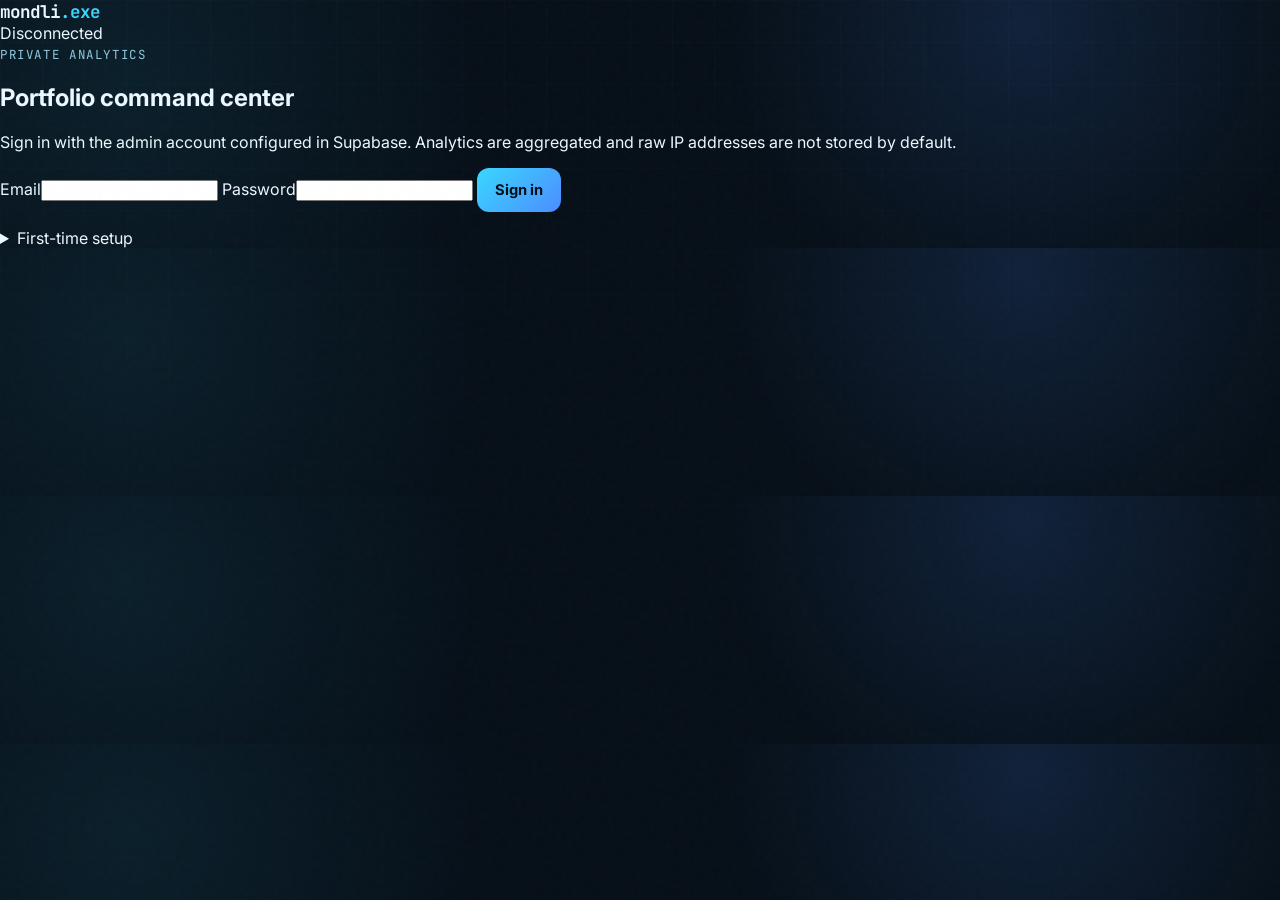
==== admin.html @ 628a6535 "Add portfolio analytics admin dashboard" ====
<!DOCTYPE html>
<html lang="en">
<head>
  <meta charset="UTF-8">
  <meta name="viewport" content="width=device-width, initial-scale=1.0">
  <meta name="robots" content="noindex,nofollow">
  <title>mondli.exe | Admin Analytics</title>
  <link rel="preconnect" href="https://fonts.googleapis.com">
  <link rel="preconnect" href="https://fonts.gstatic.com" crossorigin>
  <link href="https://fonts.googleapis.com/css2?family=Inter:wght@400;500;600;700;800&family=JetBrains+Mono:wght@400;500;600&display=swap" rel="stylesheet">
  <link rel="stylesheet" href="styles.css">
</head>
<body class="admin-body">
  <div class="noise"></div>
  <header class="admin-header">
    <a href="/" class="brand">mondli<span>.exe</span></a>
    <div class="admin-header-actions">
      <span id="admin-status" class="admin-status">Disconnected</span>
      <button id="logout-btn" class="admin-ghost-btn" hidden>Sign out</button>
    </div>
  </header>

  <main class="admin-shell">
    <section id="login-panel" class="admin-login-card">
      <span class="kicker">Private Analytics</span>
      <h1>Portfolio command center</h1>
      <p>Sign in with the admin account configured in Supabase. Analytics are aggregated and raw IP addresses are not stored by default.</p>
      <form id="login-form" class="admin-login-form">
        <label>Email<input id="email" type="email" autocomplete="email" required></label>
        <label>Password<input id="password" type="password" autocomplete="current-password" required></label>
        <button class="btn primary" type="submit">Sign in</button>
        <p id="login-message" class="admin-message"></p>
      </form>
      <details class="admin-setup-note">
        <summary>First-time setup</summary>
        <p>Add <code>SUPABASE_URL</code>, <code>SUPABASE_ANON_KEY</code>, and <code>SUPABASE_SERVICE_ROLE_KEY</code> to Netlify environment variables, then run <code>supabase-schema.sql</code> in Supabase SQL Editor.</p>
      </details>
    </section>

    <section id="dashboard" hidden>
      <div class="admin-title-row">
        <div>
          <span class="kicker">Analytics</span>
          <h1>Portfolio activity</h1>
        </div>
        <select id="range-select" class="admin-select">
          <option value="1">Last 24 hours</option>
          <option value="7" selected>Last 7 days</option>
          <option value="30">Last 30 days</option>
          <option value="3650">All time</option>
        </select>
      </div>

      <div class="admin-metrics">
        <article><span>Unique visitors</span><strong id="m-visitors">—</strong><small>sessions</small></article>
        <article><span>Page views</span><strong id="m-pageviews">—</strong><small>views</small></article>
        <article><span>Avg. active time</span><strong id="m-time">—</strong><small>per session</small></article>
        <article><span>Avg. scroll depth</span><strong id="m-scroll">—</strong><small>maximum reached</small></article>
      </div>

      <div class="admin-grid">
        <section class="admin-panel">
          <div class="admin-panel-head"><h2>Top pages</h2><span>Views</span></div>
          <div id="top-pages" class="admin-list"></div>
        </section>

        <section class="admin-panel">
          <div class="admin-panel-head"><h2>Traffic sources</h2><span>Sessions</span></div>
          <div id="sources" class="admin-list"></div>
        </section>

        <section class="admin-panel">
          <div class="admin-panel-head"><h2>Devices</h2><span>Sessions</span></div>
          <div id="devices" class="admin-list"></div>
        </section>

        <section class="admin-panel">
          <div class="admin-panel-head"><h2>Most clicked links</h2><span>Clicks</span></div>
          <div id="clicks" class="admin-list"></div>
        </section>
      </div>

      <section class="admin-panel admin-table-panel">
        <div class="admin-panel-head"><h2>Recent sessions</h2><span id="session-count"></span></div>
        <div class="admin-table-wrap">
          <table class="admin-table">
            <thead><tr><th>Time</th><th>Page</th><th>Source</th><th>Device</th><th>Active</th><th>Scroll</th></tr></thead>
            <tbody id="sessions-body"></tbody>
          </table>
        </div>
      </section>
    </section>
  </main>

  <script src="admin.js"></script>
</body>
</html>
---- styles.css ----
:root {
  --bg: #071019;
  --bg-soft: #0b1622;
  --panel: rgba(12, 29, 42, 0.78);
  --panel-solid: #0d1e2c;
  --line: rgba(140, 219, 255, 0.14);
  --text: #ecf8ff;
  --muted: #9db3c2;
  --cyan: #38d8ff;
  --blue: #4d8dff;
  --violet: #8b5cff;
  --green: #4ff2bd;
  --shadow: 0 28px 70px rgba(0,0,0,.35);
}

* { box-sizing: border-box; }
html { scroll-behavior: smooth; }
body {
  margin: 0;
  font-family: 'Inter', sans-serif;
  background:
    radial-gradient(circle at 80% 10%, rgba(77, 141, 255, 0.14), transparent 28%),
    radial-gradient(circle at 10% 35%, rgba(56, 216, 255, 0.08), transparent 30%),
    var(--bg);
  color: var(--text);
  overflow-x: hidden;
}

body::before {
  content: '';
  position: fixed;
  inset: 0;
  pointer-events: none;
  background-image: linear-gradient(rgba(255,255,255,.018) 1px, transparent 1px), linear-gradient(90deg, rgba(255,255,255,.018) 1px, transparent 1px);
  background-size: 42px 42px;
  mask-image: linear-gradient(to bottom, rgba(0,0,0,.8), transparent 92%);
  z-index: -1;
}

.noise {
  position: fixed;
  inset: 0;
  opacity: .035;
  pointer-events: none;
  z-index: 1000;
  background-image: url("data:image/svg+xml,%3Csvg viewBox='0 0 180 180' xmlns='http://www.w3.org/2000/svg'%3E%3Cfilter id='n'%3E%3CfeTurbulence type='fractalNoise' baseFrequency='.85' numOctaves='4' stitchTiles='stitch'/%3E%3C/filter%3E%3Crect width='100%25' height='100%25' filter='url(%23n)' opacity='.5'/%3E%3C/svg%3E");
}

a { color: inherit; text-decoration: none; }
button { font: inherit; }

.site-header {
  position: fixed;
  top: 0;
  left: 0;
  width: 100%;
  z-index: 100;
  display: flex;
  align-items: center;
  justify-content: space-between;
  padding: 18px min(6vw, 84px);
  background: rgba(7, 16, 25, 0.72);
  backdrop-filter: blur(18px);
  border-bottom: 1px solid rgba(255,255,255,.06);
}

.brand { font-family: 'JetBrains Mono', monospace; font-weight: 700; letter-spacing: -1px; font-size: 1.1rem; }
.brand span { color: var(--cyan); }
.nav-links { display: flex; align-items: center; gap: 26px; font-size: .9rem; color: var(--muted); }
.nav-links a:hover { color: var(--text); }
.nav-cta { border: 1px solid var(--line); padding: 10px 15px; border-radius: 10px; }
.nav-toggle { display: none; background: transparent; border: 0; color: white; font-size: 1.5rem; }

.section { width: min(1180px, 88vw); margin: 0 auto; padding: 110px 0; }
.hero { min-height: 100vh; padding-top: 150px; display: grid; grid-template-columns: 1.08fr .92fr; gap: 70px; align-items: center; }
.eyebrow, .kicker { font-family: 'JetBrains Mono', monospace; text-transform: uppercase; letter-spacing: .13em; font-size: .78rem; color: #8fc8dd; }
.status-dot { display: inline-block; width: 8px; height: 8px; background: var(--green); border-radius: 50%; box-shadow: 0 0 14px var(--green); margin-right: 8px; }
.hero h1 { margin: 22px 0 24px; font-size: clamp(3rem, 6.6vw, 6.3rem); line-height: .98; letter-spacing: -.06em; max-width: 950px; }
.hero h1 span { background: linear-gradient(90deg, var(--cyan), #93e7ff, var(--violet)); -webkit-background-clip: text; color: transparent; }
.hero-subtitle { color: var(--muted); max-width: 760px; font-size: 1.05rem; line-height: 1.8; }
.hero-actions, .contact-actions { display: flex; gap: 14px; margin-top: 32px; flex-wrap: wrap; }
.btn { padding: 13px 18px; border-radius: 12px; border: 1px solid var(--line); font-weight: 700; font-size: .92rem; transition: .25s ease; }
.btn.primary { background: linear-gradient(135deg, var(--cyan), var(--blue)); color: #041019; border: 0; }
.btn.secondary { background: rgba(255,255,255,.035); }
.btn:hover { transform: translateY(-2px); box-shadow: 0 12px 28px rgba(56,216,255,.12); }
.hero-metrics { margin-top: 46px; display: grid; grid-template-columns: repeat(3, 1fr); border-top: 1px solid var(--line); padding-top: 22px; gap: 20px; }
.hero-metrics div { display: flex; flex-direction: column; gap: 5px; }
.hero-metrics strong { font-size: 1.15rem; }
.hero-metrics span { color: var(--muted); font-size: .8rem; }

.terminal-card { background: linear-gradient(180deg, rgba(13,30,44,.96), rgba(8,21,31,.96)); border: 1px solid rgba(115,215,255,.16); border-radius: 20px; box-shadow: var(--shadow); overflow: hidden; transform: rotate(1.3deg); }
.terminal-top { display: flex; justify-content: space-between; align-items: center; padding: 13px 16px; border-bottom: 1px solid rgba(255,255,255,.06); font-family: 'JetBrains Mono', monospace; font-size: .72rem; color: #6f8798; }
.dots { display: flex; gap: 7px; }
.dots span { width: 8px; height: 8px; border-radius: 50%; background: #274354; }
.terminal-body { padding: 28px; min-height: 370px; font-family: 'JetBrains Mono', monospace; font-size: .9rem; line-height: 1.7; }
.prompt { color: var(--green); }
.output { color: #8de5ff; margin: 4px 0 17px; }
.typed::after { content: '▌'; animation: blink .9s infinite; }
@keyframes blink { 50% { opacity: 0; } }

.split-section { display: grid; grid-template-columns: 1fr 1fr; gap: 70px; align-items: center; }
.section-copy h2, .section-heading h2, .contact-card h2, .command-center h2 { font-size: clamp(2.2rem, 4vw, 4.3rem); line-height: 1.04; letter-spacing: -.04em; margin: 12px 0 22px; }
.section-copy p, .section-heading p, .contact-card p, .command-center p { color: var(--muted); line-height: 1.8; }
.profile-grid { display: grid; grid-template-columns: repeat(2, 1fr); gap: 14px; }
.info-card, .cert-card { background: var(--panel); border: 1px solid var(--line); border-radius: 18px; padding: 22px; }
.info-card .icon { font-size: 1.6rem; color: var(--cyan); }
.info-card h3 { margin-bottom: 8px; }
.info-card p { color: var(--muted); margin: 0; line-height: 1.5; }

.section-heading { max-width: 760px; margin-bottom: 34px; }
.filters { display: flex; gap: 10px; flex-wrap: wrap; margin-bottom: 30px; }
.filter-btn { background: rgba(255,255,255,.03); border: 1px solid var(--line); color: var(--muted); padding: 10px 15px; border-radius: 999px; cursor: pointer; }
.filter-btn.active, .filter-btn:hover { color: #051018; background: var(--cyan); border-color: transparent; }
.project-grid { display: grid; grid-template-columns: repeat(2, minmax(0, 1fr)); gap: 18px; }
.project-card { position: relative; background: linear-gradient(180deg, rgba(13,31,45,.88), rgba(8,21,31,.92)); border: 1px solid var(--line); border-radius: 20px; padding: 26px; overflow: hidden; transition: .25s ease; }
.project-card::after { content:''; position:absolute; width:140px; height:140px; background: radial-gradient(circle, rgba(56,216,255,.14), transparent 70%); right:-40px; top:-40px; }
.project-card:hover { transform: translateY(-4px); border-color: rgba(56,216,255,.35); }
.project-number { font-family:'JetBrains Mono', monospace; color:#526c7a; font-size:.78rem; }
.project-tags { display:flex; gap:8px; flex-wrap:wrap; margin:16px 0 12px; }
.project-tags span { font-family:'JetBrains Mono', monospace; font-size:.67rem; color:#84dffa; border:1px solid rgba(56,216,255,.18); background:rgba(56,216,255,.055); border-radius:999px; padding:6px 8px; }
.project-card h3 { font-size:1.35rem; margin:6px 0 10px; }
.project-card p, .project-card li { color:var(--muted); line-height:1.65; font-size:.92rem; }
.project-card ul { padding-left:18px; }
.project-link, .expand-btn { display:inline-flex; margin-top:10px; color:var(--cyan); background:none; border:0; padding:0; font-weight:700; cursor:pointer; }
.case-study { max-height:0; overflow:hidden; transition:max-height .35s ease; border-top:1px solid transparent; }
.case-study.open { max-height:260px; margin-top:18px; padding-top:15px; border-color:var(--line); }
.hidden-project { display:none !important; }

.skills-wrap { display:grid; gap:24px; }
.skill-group h3 { margin-bottom:12px; }
.chip-grid { display:flex; flex-wrap:wrap; gap:10px; }
.chip-grid span { background:rgba(255,255,255,.035); border:1px solid var(--line); color:#c8dce7; padding:10px 12px; border-radius:10px; font-size:.86rem; }

.cert-grid { display:grid; grid-template-columns:repeat(3,1fr); gap:16px; }
.cert-card h3 { font-size:1.55rem; margin:12px 0 6px; }
.cert-card p { color:var(--muted); line-height:1.55; font-size:.9rem; }
.cert-state { font-family:'JetBrains Mono', monospace; font-size:.67rem; text-transform:uppercase; letter-spacing:.08em; color:var(--green); }
.cert-state.current { color:var(--cyan); }
.cert-state.future { color:#b895ff; }

.journey-section { position:relative; }
.timeline { position:relative; padding-left:30px; }
.timeline::before { content:''; position:absolute; left:5px; top:0; bottom:0; width:1px; background:linear-gradient(var(--cyan), transparent); }
.timeline-item { position:relative; padding:0 0 38px 20px; }
.timeline-item::before { content:''; position:absolute; left:-30px; top:6px; width:11px; height:11px; border-radius:50%; background:var(--cyan); box-shadow:0 0 18px rgba(56,216,255,.65); }
.timeline-item span { font-family:'JetBrains Mono', monospace; color:#7e9aaa; font-size:.76rem; }
.timeline-item h3 { margin:7px 0 8px; }
.timeline-item p { color:var(--muted); margin:0; max-width:760px; line-height:1.7; }

.command-center { display:grid; grid-template-columns:1.1fr .9fr; gap:50px; align-items:center; padding:50px; border-radius:24px; background:linear-gradient(135deg, rgba(56,216,255,.09), rgba(139,92,255,.08)); border:1px solid rgba(127,213,255,.18); }
.mission-list { display:grid; gap:12px; }
.mission-list div { display:flex; gap:14px; align-items:center; padding:14px 16px; border:1px solid var(--line); background:rgba(255,255,255,.025); border-radius:12px; color:#d7e8f0; }
.mission-list span { color:var(--cyan); font-family:'JetBrains Mono', monospace; font-size:.74rem; }

.contact-section { padding-bottom:80px; }
.contact-card { text-align:center; max-width:860px; margin:0 auto; padding:64px 30px; border:1px solid var(--line); border-radius:26px; background:radial-gradient(circle at center top, rgba(56,216,255,.12), transparent 42%), var(--panel); }
.contact-card p { max-width:650px; margin:0 auto; }
.contact-actions { justify-content:center; }
footer { border-top:1px solid rgba(255,255,255,.06); padding:26px; text-align:center; color:#657d8b; font-size:.8rem; }

.reveal { opacity:0; transform:translateY(24px); transition:.8s ease; }
.reveal.visible { opacity:1; transform:none; }
.delay-1 { transition-delay:.12s; }

@media (max-width: 900px) {
  .hero, .split-section, .command-center { grid-template-columns:1fr; }
  .project-grid, .cert-grid { grid-template-columns:1fr 1fr; }
  .hero { padding-top:130px; }
  .terminal-card { transform:none; }
  .nav-toggle { display:block; }
  .nav-links { position:absolute; top:70px; left:5vw; right:5vw; flex-direction:column; align-items:stretch; background:#0a1823; border:1px solid var(--line); border-radius:16px; padding:18px; display:none; }
  .nav-links.open { display:flex; }
}

@media (max-width: 620px) {
  .section { width:min(92vw,1180px); padding:82px 0; }
  .hero h1 { font-size:clamp(2.7rem, 14vw, 4rem); }
  .hero-metrics, .profile-grid, .project-grid, .cert-grid { grid-template-columns:1fr; }
  .command-center { padding:28px 20px; }
}


/* Blog */
.blog-grid {
  display: grid;
  grid-template-columns: repeat(2, minmax(0, 1fr));
  gap: 18px;
}

.blog-card {
  background: linear-gradient(180deg, rgba(13,31,45,.88), rgba(8,21,31,.92));
  border: 1px solid var(--line);
  border-radius: 20px;
  padding: 26px;
  transition: .25s ease;
}

.blog-card:hover {
  transform: translateY(-4px);
  border-color: rgba(56,216,255,.35);
}

.blog-card.featured {
  grid-column: 1 / -1;
  background:
    radial-gradient(circle at top right, rgba(56,216,255,.10), transparent 34%),
    linear-gradient(180deg, rgba(13,31,45,.92), rgba(8,21,31,.96));
}

.blog-meta {
  display: flex;
  justify-content: space-between;
  gap: 14px;
  align-items: center;
  margin-bottom: 16px;
  color: #6f8798;
  font-family: 'JetBrains Mono', monospace;
  font-size: .72rem;
}

.blog-topic {
  color: var(--cyan);
  border: 1px solid rgba(56,216,255,.18);
  background: rgba(56,216,255,.055);
  border-radius: 999px;
  padding: 6px 8px;
}

.blog-card h3 {
  font-size: 1.35rem;
  margin: 6px 0 10px;
}

.blog-card p,
.blog-source {
  color: var(--muted);
  line-height: 1.65;
  font-size: .92rem;
}

.blog-source {
  margin-top: 18px;
  font-family: 'JetBrains Mono', monospace;
  font-size: .76rem;
}

.blog-takeaways {
  display: flex;
  flex-wrap: wrap;
  gap: 9px;
  margin-top: 18px;
}

.blog-takeaways span {
  border: 1px solid var(--line);
  background: rgba(255,255,255,.03);
  color: #c8dce7;
  padding: 8px 10px;
  border-radius: 9px;
  font-size: .8rem;
}

.blog-actions {
  display: flex;
  gap: 18px;
  flex-wrap: wrap;
  margin-top: 18px;
}

.blog-actions a {
  color: var(--cyan);
  font-weight: 700;
  font-size: .88rem;
}

@media (max-width: 620px) {
  .blog-grid { grid-template-columns: 1fr; }
  .blog-card.featured { grid-column: auto; }
  .blog-meta { align-items: flex-start; flex-direction: column; }
}


/* Blog article page */
.article-shell {
  width: min(920px, 90vw);
  margin: 0 auto;
  padding: 140px 0 90px;
}

.article-page {
  background: linear-gradient(180deg, rgba(13,31,45,.90), rgba(8,21,31,.95));
  border: 1px solid var(--line);
  border-radius: 24px;
  padding: clamp(28px, 5vw, 56px);
  box-shadow: var(--shadow);
}

.article-header {
  padding-bottom: 34px;
  margin-bottom: 38px;
  border-bottom: 1px solid var(--line);
}

.article-header h1 {
  font-size: clamp(2.4rem, 5vw, 4.8rem);
  line-height: 1.02;
  letter-spacing: -.05em;
  margin: 14px 0 18px;
}

.article-deck {
  color: var(--muted);
  font-size: 1.05rem;
  line-height: 1.8;
  max-width: 760px;
}

.article-byline {
  display: flex;
  flex-wrap: wrap;
  gap: 14px 18px;
  margin-top: 24px;
  color: #7e9aaa;
  font-family: 'JetBrains Mono', monospace;
  font-size: .75rem;
}

.article-byline a {
  color: var(--cyan);
}

.article-page section {
  margin: 0 0 40px;
}

.article-page h2 {
  font-size: clamp(1.6rem, 3vw, 2.4rem);
  margin: 0 0 16px;
  letter-spacing: -.025em;
}

.article-page h3 {
  margin: 26px 0 10px;
  font-size: 1.15rem;
}

.article-page p,
.article-page li {
  color: var(--muted);
  line-height: 1.82;
}

.article-page ul {
  padding-left: 22px;
}

.article-page strong {
  color: var(--text);
}

.article-page code {
  font-family: 'JetBrains Mono', monospace;
  color: #8de5ff;
  background: rgba(56,216,255,.06);
  border: 1px solid rgba(56,216,255,.12);
  border-radius: 6px;
  padding: 2px 6px;
}

.article-page blockquote,
.article-callout {
  margin: 24px 0;
  padding: 18px 20px;
  border-left: 3px solid var(--cyan);
  background: rgba(56,216,255,.05);
  border-radius: 0 12px 12px 0;
  color: #d6edf7;
  line-height: 1.75;
}

.article-page blockquote {
  font-size: 1.03rem;
  font-weight: 600;
}

.article-callout {
  font-family: 'JetBrains Mono', monospace;
  font-size: .86rem;
}

.article-footer-actions {
  display: flex;
  flex-wrap: wrap;
  gap: 14px;
  padding-top: 28px;
  border-top: 1px solid var(--line);
}

.article-nav {
  display: flex;
}

@media (max-width: 620px) {
  .article-shell { width: min(94vw, 920px); padding-top: 115px; }
  .article-page { border-radius: 18px; }
  .article-nav { gap: 12px; font-size: .78rem; }
}


/* Security highlights */
.security-highlights {
  width: min(1180px, 88vw);
  margin: -34px auto 0;
  padding: 18px 20px;
  border: 1px solid var(--line);
  border-radius: 16px;
  background: rgba(10, 25, 37, 0.78);
  backdrop-filter: blur(14px);
  display: grid;
  grid-template-columns: auto 1fr;
  gap: 18px;
  align-items: center;
}

.security-highlights-label {
  font-family: 'JetBrains Mono', monospace;
  text-transform: uppercase;
  letter-spacing: .12em;
  font-size: .72rem;
  color: var(--cyan);
  white-space: nowrap;
}

.security-highlights-items {
  display: flex;
  flex-wrap: wrap;
  gap: 8px 10px;
}

.security-highlights-items span {
  color: #c8dce7;
  font-size: .82rem;
  padding: 7px 9px;
  border: 1px solid rgba(140, 219, 255, 0.12);
  background: rgba(255,255,255,.025);
  border-radius: 999px;
}

@media (max-width: 700px) {
  .security-highlights {
    grid-template-columns: 1fr;
    margin-top: -18px;
  }
  .security-highlights-label {
    white-space: normal;
  }
}
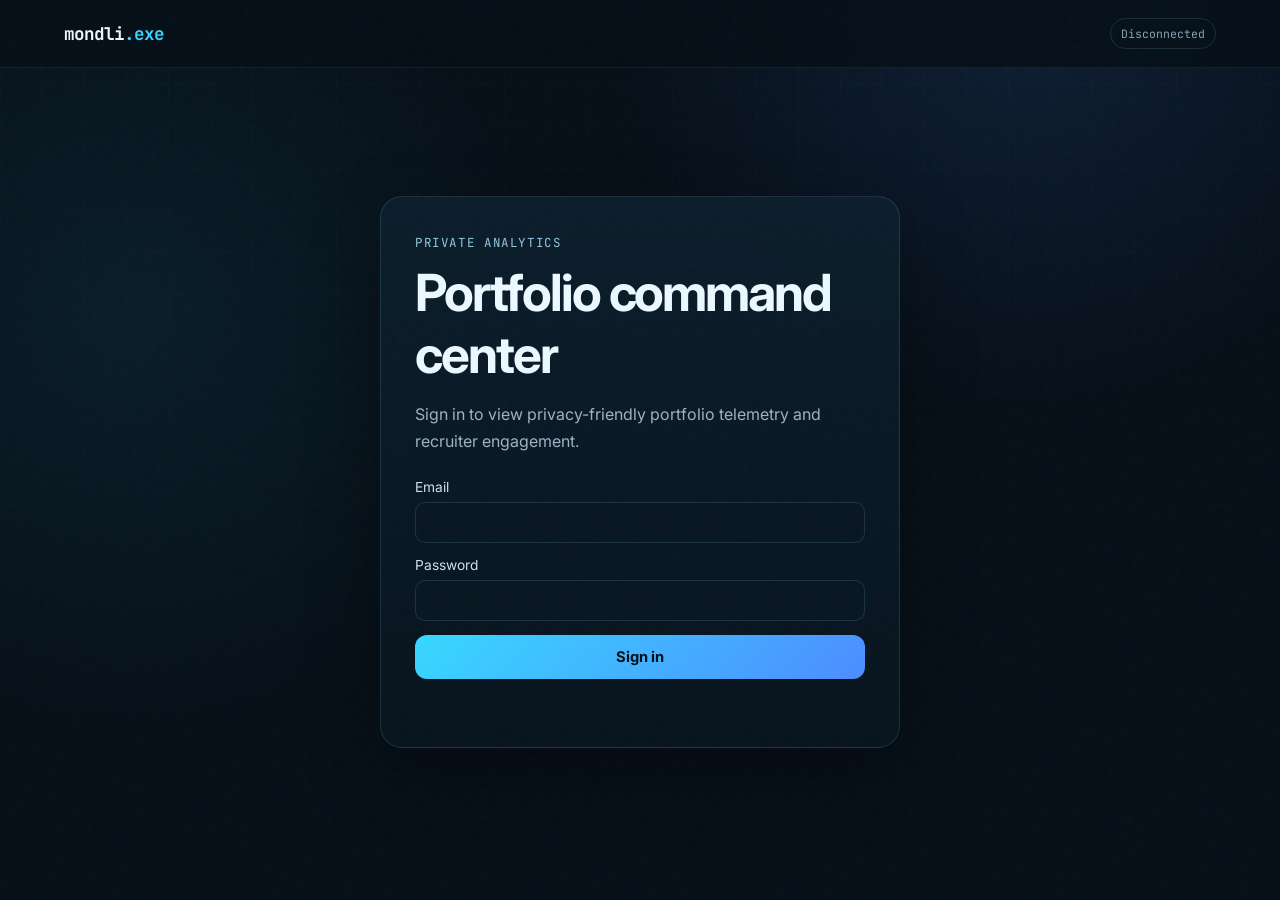
==== commit 4292d785: "Expand analytics admin dashboard" ====
--- a/admin.html
+++ b/admin.html
@@ -1,97 +1,7 @@
-<!DOCTYPE html>
-<html lang="en">
-<head>
-  <meta charset="UTF-8">
-  <meta name="viewport" content="width=device-width, initial-scale=1.0">
-  <meta name="robots" content="noindex,nofollow">
-  <title>mondli.exe | Admin Analytics</title>
-  <link rel="preconnect" href="https://fonts.googleapis.com">
-  <link rel="preconnect" href="https://fonts.gstatic.com" crossorigin>
-  <link href="https://fonts.googleapis.com/css2?family=Inter:wght@400;500;600;700;800&family=JetBrains+Mono:wght@400;500;600&display=swap" rel="stylesheet">
-  <link rel="stylesheet" href="styles.css">
-</head>
-<body class="admin-body">
-  <div class="noise"></div>
-  <header class="admin-header">
-    <a href="/" class="brand">mondli<span>.exe</span></a>
-    <div class="admin-header-actions">
-      <span id="admin-status" class="admin-status">Disconnected</span>
-      <button id="logout-btn" class="admin-ghost-btn" hidden>Sign out</button>
-    </div>
-  </header>
-
-  <main class="admin-shell">
-    <section id="login-panel" class="admin-login-card">
-      <span class="kicker">Private Analytics</span>
-      <h1>Portfolio command center</h1>
-      <p>Sign in with the admin account configured in Supabase. Analytics are aggregated and raw IP addresses are not stored by default.</p>
-      <form id="login-form" class="admin-login-form">
-        <label>Email<input id="email" type="email" autocomplete="email" required></label>
-        <label>Password<input id="password" type="password" autocomplete="current-password" required></label>
-        <button class="btn primary" type="submit">Sign in</button>
-        <p id="login-message" class="admin-message"></p>
-      </form>
-      <details class="admin-setup-note">
-        <summary>First-time setup</summary>
-        <p>Add <code>SUPABASE_URL</code>, <code>SUPABASE_ANON_KEY</code>, and <code>SUPABASE_SERVICE_ROLE_KEY</code> to Netlify environment variables, then run <code>supabase-schema.sql</code> in Supabase SQL Editor.</p>
-      </details>
-    </section>
-
-    <section id="dashboard" hidden>
-      <div class="admin-title-row">
-        <div>
-          <span class="kicker">Analytics</span>
-          <h1>Portfolio activity</h1>
-        </div>
-        <select id="range-select" class="admin-select">
-          <option value="1">Last 24 hours</option>
-          <option value="7" selected>Last 7 days</option>
-          <option value="30">Last 30 days</option>
-          <option value="3650">All time</option>
-        </select>
-      </div>
-
-      <div class="admin-metrics">
-        <article><span>Unique visitors</span><strong id="m-visitors">—</strong><small>sessions</small></article>
-        <article><span>Page views</span><strong id="m-pageviews">—</strong><small>views</small></article>
-        <article><span>Avg. active time</span><strong id="m-time">—</strong><small>per session</small></article>
-        <article><span>Avg. scroll depth</span><strong id="m-scroll">—</strong><small>maximum reached</small></article>
-      </div>
-
-      <div class="admin-grid">
-        <section class="admin-panel">
-          <div class="admin-panel-head"><h2>Top pages</h2><span>Views</span></div>
-          <div id="top-pages" class="admin-list"></div>
-        </section>
-
-        <section class="admin-panel">
-          <div class="admin-panel-head"><h2>Traffic sources</h2><span>Sessions</span></div>
-          <div id="sources" class="admin-list"></div>
-        </section>
-
-        <section class="admin-panel">
-          <div class="admin-panel-head"><h2>Devices</h2><span>Sessions</span></div>
-          <div id="devices" class="admin-list"></div>
-        </section>
-
-        <section class="admin-panel">
-          <div class="admin-panel-head"><h2>Most clicked links</h2><span>Clicks</span></div>
-          <div id="clicks" class="admin-list"></div>
-        </section>
-      </div>
-
-      <section class="admin-panel admin-table-panel">
-        <div class="admin-panel-head"><h2>Recent sessions</h2><span id="session-count"></span></div>
-        <div class="admin-table-wrap">
-          <table class="admin-table">
-            <thead><tr><th>Time</th><th>Page</th><th>Source</th><th>Device</th><th>Active</th><th>Scroll</th></tr></thead>
-            <tbody id="sessions-body"></tbody>
-          </table>
-        </div>
-      </section>
-    </section>
-  </main>
-
-  <script src="admin.js"></script>
-</body>
-</html>+<!DOCTYPE html><html lang="en"><head><meta charset="UTF-8"><meta name="viewport" content="width=device-width,initial-scale=1"><meta name="robots" content="noindex,nofollow"><title>mondli.exe | Admin Analytics</title><link rel="preconnect" href="https://fonts.googleapis.com"><link rel="preconnect" href="https://fonts.gstatic.com" crossorigin><link href="https://fonts.googleapis.com/css2?family=Inter:wght@400;500;600;700;800&family=JetBrains+Mono:wght@400;500;600&display=swap" rel="stylesheet"><link rel="stylesheet" href="styles.css"></head><body class="admin-body"><div class="noise"></div><header class="admin-header"><a href="/" class="brand">mondli<span>.exe</span></a><div class="admin-header-actions"><span id="admin-status" class="admin-status">Disconnected</span><button id="logout-btn" class="admin-ghost-btn" hidden>Sign out</button></div></header><main class="admin-shell"><section id="login-panel" class="admin-login-card"><span class="kicker">Private Analytics</span><h1>Portfolio command center</h1><p>Sign in to view privacy-friendly portfolio telemetry and recruiter engagement.</p><form id="login-form" class="admin-login-form"><label>Email<input id="email" type="email" autocomplete="email" required></label><label>Password<input id="password" type="password" autocomplete="current-password" required></label><button class="btn primary" type="submit">Sign in</button><p id="login-message" class="admin-message"></p></form></section><section id="dashboard" hidden><div class="admin-title-row"><div><span class="kicker">Analytics</span><h1>Portfolio command center</h1></div><select id="range-select" class="admin-select"><option value="1">Last 24 hours</option><option value="7" selected>Last 7 days</option><option value="30">Last 30 days</option><option value="3650">All time</option></select></div>
+<div class="admin-metrics"><article><span>Unique visitors</span><strong id="m-visitors">—</strong><small>sessions</small></article><article><span>Page views</span><strong id="m-pageviews">—</strong><small>views</small></article><article><span>Engagement score</span><strong id="m-engagement">—</strong><small>0–100</small></article><article><span>Avg. active time</span><strong id="m-time">—</strong><small>per session</small></article><article><span>Avg. scroll depth</span><strong id="m-scroll">—</strong><small>maximum reached</small></article></div>
+<section class="admin-panel admin-chart-panel"><div class="admin-panel-head"><h2>Traffic trend</h2><span>Page views</span></div><div id="trend-chart" class="admin-bars"></div></section>
+<div class="admin-grid"><section class="admin-panel"><div class="admin-panel-head"><h2>Traffic sources</h2><span>Sessions</span></div><div id="sources" class="admin-list"></div></section><section class="admin-panel"><div class="admin-panel-head"><h2>Project analytics</h2><span>Views · clicks</span></div><div id="projects" class="admin-list"></div></section><section class="admin-panel"><div class="admin-panel-head"><h2>Blog analytics</h2><span>Views · read</span></div><div id="blogs" class="admin-list"></div></section><section class="admin-panel"><div class="admin-panel-head"><h2>Visitor journeys</h2><span>Sessions</span></div><div id="journeys" class="admin-list"></div></section></div>
+<section class="admin-panel admin-recruiter"><div class="admin-panel-head"><h2>Recruiter-interest dashboard</h2><span>High-intent actions</span></div><div class="recruiter-grid"><div><strong id="r-projects">0</strong><span>Project views</span></div><div><strong id="r-github">0</strong><span>GitHub clicks</span></div><div><strong id="r-cv">0</strong><span>CV clicks</span></div><div><strong id="r-linkedin">0</strong><span>LinkedIn clicks</span></div><div><strong id="r-contact">0</strong><span>Contact clicks</span></div></div></section>
+<div class="admin-grid"><section class="admin-panel"><div class="admin-panel-head"><h2>Top pages</h2><span>Views</span></div><div id="top-pages" class="admin-list"></div></section><section class="admin-panel"><div class="admin-panel-head"><h2>Most clicked links</h2><span>Clicks</span></div><div id="clicks" class="admin-list"></div></section></div>
+<section class="admin-panel admin-table-panel"><div class="admin-panel-head"><h2>Recent sessions</h2><span id="session-count"></span></div><div class="admin-table-wrap"><table class="admin-table"><thead><tr><th>Time</th><th>Journey</th><th>Source</th><th>Device</th><th>Active</th><th>Scroll</th><th>Score</th></tr></thead><tbody id="sessions-body"></tbody></table></div></section></section></main><script src="admin.js"></script></body></html>
--- a/styles.css
+++ b/styles.css
@@ -455,3 +455,115 @@
     white-space: normal;
   }
 }
+
+
+/* Admin dashboard */
+.admin-body {
+  min-height: 100vh;
+  background:
+    radial-gradient(circle at 80% 0%, rgba(77,141,255,.12), transparent 30%),
+    radial-gradient(circle at 10% 35%, rgba(56,216,255,.07), transparent 32%),
+    var(--bg);
+}
+
+.admin-header {
+  position: sticky;
+  top: 0;
+  z-index: 100;
+  display:flex;
+  justify-content:space-between;
+  align-items:center;
+  padding:18px min(5vw,70px);
+  border-bottom:1px solid rgba(255,255,255,.06);
+  background:rgba(7,16,25,.84);
+  backdrop-filter:blur(18px);
+}
+
+.admin-header-actions { display:flex; align-items:center; gap:12px; }
+.admin-status {
+  font-family:'JetBrains Mono', monospace;
+  font-size:.72rem;
+  color:#8aa0af;
+  border:1px solid var(--line);
+  padding:7px 10px;
+  border-radius:999px;
+}
+.admin-status.online { color:var(--green); }
+.admin-ghost-btn {
+  color:var(--muted);
+  background:transparent;
+  border:1px solid var(--line);
+  border-radius:10px;
+  padding:8px 11px;
+  cursor:pointer;
+}
+
+.admin-shell { width:min(1180px,92vw); margin:0 auto; padding:58px 0 90px; }
+.admin-login-card {
+  width:min(520px,100%);
+  margin:70px auto 0;
+  padding:34px;
+  border:1px solid var(--line);
+  border-radius:22px;
+  background:linear-gradient(180deg, rgba(13,31,45,.94), rgba(8,21,31,.97));
+  box-shadow:var(--shadow);
+}
+.admin-login-card h1,.admin-title-row h1 { margin:10px 0 12px; font-size:clamp(2rem,4vw,3.4rem); letter-spacing:-.04em; }
+.admin-login-card > p,.admin-message,.admin-setup-note p { color:var(--muted); line-height:1.7; }
+.admin-login-form { display:grid; gap:14px; margin-top:24px; }
+.admin-login-form label { display:grid; gap:7px; color:#cfe2ec; font-size:.86rem; }
+.admin-login-form input,.admin-select {
+  width:100%;
+  color:var(--text);
+  background:#091722;
+  border:1px solid var(--line);
+  border-radius:10px;
+  padding:12px 13px;
+  outline:none;
+}
+.admin-login-form input:focus,.admin-select:focus { border-color:rgba(56,216,255,.55); }
+.admin-message { min-height:20px; margin:0; font-size:.82rem; }
+.admin-setup-note { margin-top:20px; color:#93b2c1; font-size:.82rem; }
+.admin-setup-note summary { cursor:pointer; color:var(--cyan); }
+.admin-setup-note code { color:#8de5ff; }
+
+.admin-title-row { display:flex; justify-content:space-between; align-items:end; gap:20px; margin-bottom:28px; }
+.admin-select { width:auto; min-width:160px; }
+.admin-metrics { display:grid; grid-template-columns:repeat(4,1fr); gap:14px; margin-bottom:18px; }
+.admin-metrics article,.admin-panel {
+  background:linear-gradient(180deg, rgba(13,31,45,.90), rgba(8,21,31,.94));
+  border:1px solid var(--line);
+  border-radius:18px;
+}
+.admin-metrics article { padding:20px; display:flex; flex-direction:column; gap:8px; }
+.admin-metrics article span,.admin-metrics article small { color:var(--muted); font-size:.78rem; }
+.admin-metrics article strong { font-size:2rem; letter-spacing:-.04em; }
+
+.admin-grid { display:grid; grid-template-columns:repeat(2,minmax(0,1fr)); gap:14px; }
+.admin-panel { padding:20px; }
+.admin-panel-head { display:flex; justify-content:space-between; align-items:center; gap:14px; margin-bottom:14px; }
+.admin-panel-head h2 { margin:0; font-size:1rem; }
+.admin-panel-head span { color:#718a99; font-family:'JetBrains Mono', monospace; font-size:.68rem; }
+.admin-list { display:grid; gap:3px; }
+.admin-list-row { display:flex; justify-content:space-between; gap:16px; padding:11px 0; border-top:1px solid rgba(255,255,255,.045); font-size:.84rem; }
+.admin-list-row span { color:#bdd1dc; overflow:hidden; text-overflow:ellipsis; white-space:nowrap; }
+.admin-list-row strong { color:var(--cyan); }
+.admin-empty { color:#6c8492; padding:18px 0; font-size:.84rem; }
+
+.admin-table-panel { margin-top:14px; }
+.admin-table-wrap { overflow:auto; }
+.admin-table { width:100%; border-collapse:collapse; min-width:720px; font-size:.78rem; }
+.admin-table th,.admin-table td { text-align:left; padding:11px 8px; border-top:1px solid rgba(255,255,255,.05); }
+.admin-table th { color:#7f98a8; font-weight:600; }
+.admin-table td { color:#bdd1dc; }
+
+@media (max-width: 800px) {
+  .admin-metrics { grid-template-columns:1fr 1fr; }
+  .admin-grid { grid-template-columns:1fr; }
+  .admin-title-row { align-items:stretch; flex-direction:column; }
+  .admin-select { width:100%; }
+}
+@media (max-width: 480px) {
+  .admin-metrics { grid-template-columns:1fr; }
+  .admin-login-card { padding:24px; margin-top:35px; }
+}
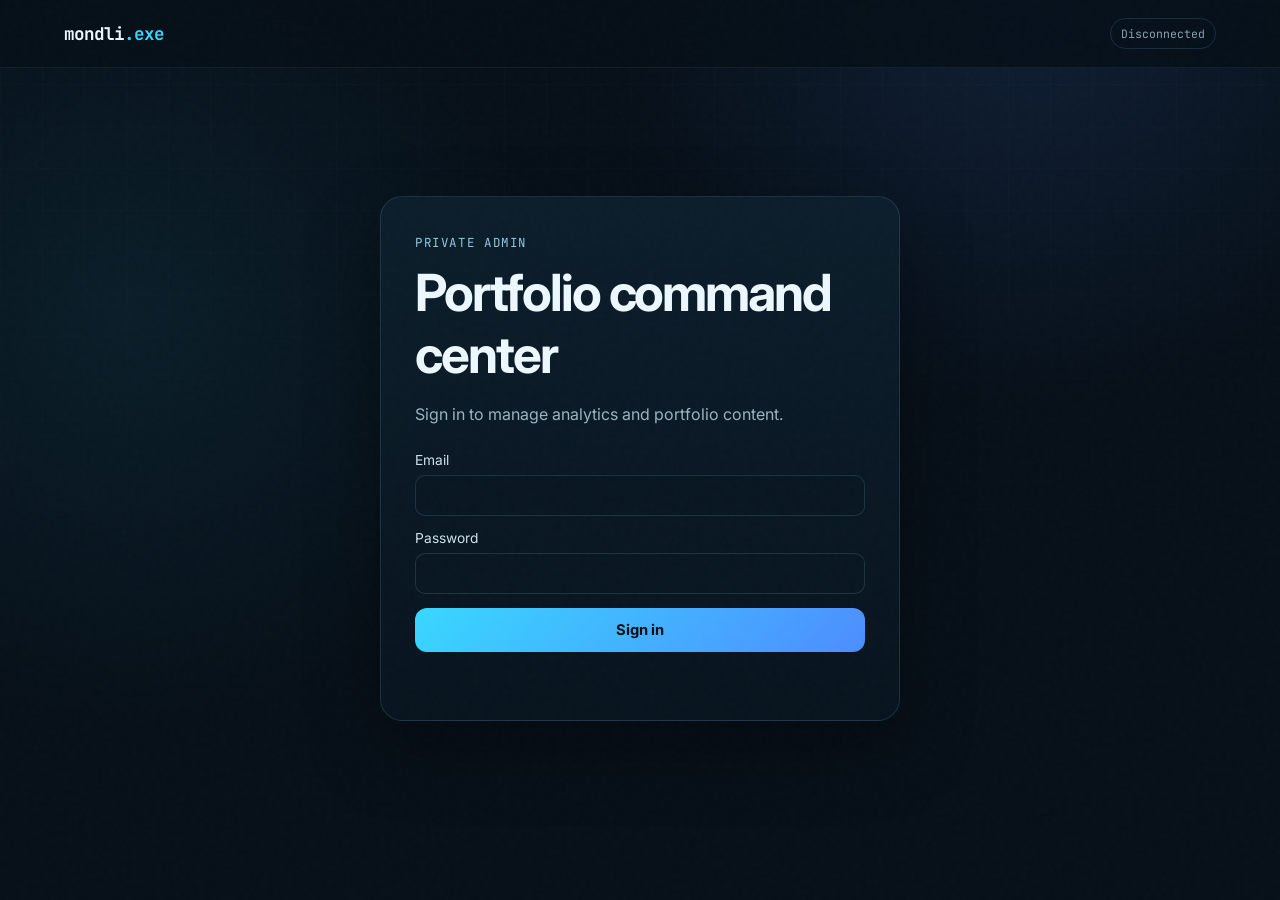
==== commit 295c0389: "Add CMS workspace to admin dashboard" ====
--- a/admin.html
+++ b/admin.html
@@ -1,7 +1,13 @@
-<!DOCTYPE html><html lang="en"><head><meta charset="UTF-8"><meta name="viewport" content="width=device-width,initial-scale=1"><meta name="robots" content="noindex,nofollow"><title>mondli.exe | Admin Analytics</title><link rel="preconnect" href="https://fonts.googleapis.com"><link rel="preconnect" href="https://fonts.gstatic.com" crossorigin><link href="https://fonts.googleapis.com/css2?family=Inter:wght@400;500;600;700;800&family=JetBrains+Mono:wght@400;500;600&display=swap" rel="stylesheet"><link rel="stylesheet" href="styles.css"></head><body class="admin-body"><div class="noise"></div><header class="admin-header"><a href="/" class="brand">mondli<span>.exe</span></a><div class="admin-header-actions"><span id="admin-status" class="admin-status">Disconnected</span><button id="logout-btn" class="admin-ghost-btn" hidden>Sign out</button></div></header><main class="admin-shell"><section id="login-panel" class="admin-login-card"><span class="kicker">Private Analytics</span><h1>Portfolio command center</h1><p>Sign in to view privacy-friendly portfolio telemetry and recruiter engagement.</p><form id="login-form" class="admin-login-form"><label>Email<input id="email" type="email" autocomplete="email" required></label><label>Password<input id="password" type="password" autocomplete="current-password" required></label><button class="btn primary" type="submit">Sign in</button><p id="login-message" class="admin-message"></p></form></section><section id="dashboard" hidden><div class="admin-title-row"><div><span class="kicker">Analytics</span><h1>Portfolio command center</h1></div><select id="range-select" class="admin-select"><option value="1">Last 24 hours</option><option value="7" selected>Last 7 days</option><option value="30">Last 30 days</option><option value="3650">All time</option></select></div>
+<!DOCTYPE html><html lang="en"><head><meta charset="UTF-8"><meta name="viewport" content="width=device-width,initial-scale=1"><meta name="robots" content="noindex,nofollow"><title>mondli.exe | Admin</title><link rel="preconnect" href="https://fonts.googleapis.com"><link rel="preconnect" href="https://fonts.gstatic.com" crossorigin><link href="https://fonts.googleapis.com/css2?family=Inter:wght@400;500;600;700;800&family=JetBrains+Mono:wght@400;500;600&display=swap" rel="stylesheet"><link rel="stylesheet" href="styles.css"></head><body class="admin-body"><div class="noise"></div><header class="admin-header"><a href="/" class="brand">mondli<span>.exe</span></a><div class="admin-header-actions"><span id="admin-status" class="admin-status">Disconnected</span><button id="logout-btn" class="admin-ghost-btn" hidden>Sign out</button></div></header><main class="admin-shell"><section id="login-panel" class="admin-login-card"><span class="kicker">Private Admin</span><h1>Portfolio command center</h1><p>Sign in to manage analytics and portfolio content.</p><form id="login-form" class="admin-login-form"><label>Email<input id="email" type="email" autocomplete="email" required></label><label>Password<input id="password" type="password" autocomplete="current-password" required></label><button class="btn primary" type="submit">Sign in</button><p id="login-message" class="admin-message"></p></form></section><section id="dashboard" hidden>
+<div class="admin-tabs"><button class="admin-tab active" data-view="analytics-view">Analytics</button><button class="admin-tab" data-view="content-view">Content CMS</button></div>
+<section id="analytics-view" class="admin-view"><div class="admin-title-row"><div><span class="kicker">Analytics</span><h1>Portfolio command center</h1></div><select id="range-select" class="admin-select"><option value="1">Last 24 hours</option><option value="7" selected>Last 7 days</option><option value="30">Last 30 days</option><option value="3650">All time</option></select></div>
 <div class="admin-metrics"><article><span>Unique visitors</span><strong id="m-visitors">—</strong><small>sessions</small></article><article><span>Page views</span><strong id="m-pageviews">—</strong><small>views</small></article><article><span>Engagement score</span><strong id="m-engagement">—</strong><small>0–100</small></article><article><span>Avg. active time</span><strong id="m-time">—</strong><small>per session</small></article><article><span>Avg. scroll depth</span><strong id="m-scroll">—</strong><small>maximum reached</small></article></div>
 <section class="admin-panel admin-chart-panel"><div class="admin-panel-head"><h2>Traffic trend</h2><span>Page views</span></div><div id="trend-chart" class="admin-bars"></div></section>
 <div class="admin-grid"><section class="admin-panel"><div class="admin-panel-head"><h2>Traffic sources</h2><span>Sessions</span></div><div id="sources" class="admin-list"></div></section><section class="admin-panel"><div class="admin-panel-head"><h2>Project analytics</h2><span>Views · clicks</span></div><div id="projects" class="admin-list"></div></section><section class="admin-panel"><div class="admin-panel-head"><h2>Blog analytics</h2><span>Views · read</span></div><div id="blogs" class="admin-list"></div></section><section class="admin-panel"><div class="admin-panel-head"><h2>Visitor journeys</h2><span>Sessions</span></div><div id="journeys" class="admin-list"></div></section></div>
 <section class="admin-panel admin-recruiter"><div class="admin-panel-head"><h2>Recruiter-interest dashboard</h2><span>High-intent actions</span></div><div class="recruiter-grid"><div><strong id="r-projects">0</strong><span>Project views</span></div><div><strong id="r-github">0</strong><span>GitHub clicks</span></div><div><strong id="r-cv">0</strong><span>CV clicks</span></div><div><strong id="r-linkedin">0</strong><span>LinkedIn clicks</span></div><div><strong id="r-contact">0</strong><span>Contact clicks</span></div></div></section>
 <div class="admin-grid"><section class="admin-panel"><div class="admin-panel-head"><h2>Top pages</h2><span>Views</span></div><div id="top-pages" class="admin-list"></div></section><section class="admin-panel"><div class="admin-panel-head"><h2>Most clicked links</h2><span>Clicks</span></div><div id="clicks" class="admin-list"></div></section></div>
-<section class="admin-panel admin-table-panel"><div class="admin-panel-head"><h2>Recent sessions</h2><span id="session-count"></span></div><div class="admin-table-wrap"><table class="admin-table"><thead><tr><th>Time</th><th>Journey</th><th>Source</th><th>Device</th><th>Active</th><th>Scroll</th><th>Score</th></tr></thead><tbody id="sessions-body"></tbody></table></div></section></section></main><script src="admin.js"></script></body></html>+<section class="admin-panel admin-table-panel"><div class="admin-panel-head"><h2>Recent sessions</h2><span id="session-count"></span></div><div class="admin-table-wrap"><table class="admin-table"><thead><tr><th>Time</th><th>Journey</th><th>Source</th><th>Country</th><th>Device</th><th>Active</th><th>Scroll</th><th>Score</th></tr></thead><tbody id="sessions-body"></tbody></table></div></section></section>
+<section id="content-view" class="admin-view" hidden><div class="admin-title-row"><div><span class="kicker">Lightweight CMS</span><h1>Manage portfolio content</h1></div></div>
+<div class="cms-tabs"><button class="cms-tab active" data-type="blogs">Blog Posts</button><button class="cms-tab" data-type="projects">Projects</button><button class="cms-tab" data-type="certifications">Certifications</button><button class="cms-tab" data-type="highlights">Highlights</button><button class="cms-tab" data-type="settings">Site Settings</button></div>
+<div class="cms-layout"><section class="admin-panel"><div class="admin-panel-head"><h2 id="cms-list-title">Blog Posts</h2><button id="cms-new" class="admin-ghost-btn">+ New</button></div><div id="cms-list" class="cms-list"></div></section><section class="admin-panel"><div class="admin-panel-head"><h2 id="cms-editor-title">Editor</h2><span id="cms-state">Select an item</span></div><form id="cms-form" class="cms-form"><div id="cms-fields"></div><div class="cms-actions"><button class="btn primary" type="submit">Save</button><button id="cms-delete" class="admin-ghost-btn danger" type="button" hidden>Delete</button></div><p id="cms-message" class="admin-message"></p></form></section></div>
+</section></section></main><script src="admin.js"></script></body></html>
--- a/styles.css
+++ b/styles.css
@@ -567,3 +567,17 @@
   .admin-metrics { grid-template-columns:1fr; }
   .admin-login-card { padding:24px; margin-top:35px; }
 }
+
+/* Analytics v2 */
+.admin-metrics{grid-template-columns:repeat(5,1fr)}
+.admin-chart-panel,.admin-recruiter{margin:14px 0}
+.admin-bars{height:190px;display:flex;align-items:flex-end;gap:10px;padding:18px 4px 2px;overflow-x:auto}
+.bar-col{min-width:42px;height:170px;display:flex;flex-direction:column;justify-content:flex-end;align-items:center;gap:5px}
+.bar{width:28px;border-radius:7px 7px 2px 2px;background:linear-gradient(180deg,var(--cyan),rgba(56,216,255,.22));box-shadow:0 0 18px rgba(56,216,255,.12)}
+.bar-value,.bar-col small{font-family:'JetBrains Mono',monospace;font-size:.64rem;color:#7893a3}
+.recruiter-grid{display:grid;grid-template-columns:repeat(5,1fr);gap:10px}
+.recruiter-grid div{padding:16px;border:1px solid rgba(255,255,255,.05);border-radius:13px;background:rgba(255,255,255,.018);display:flex;flex-direction:column;gap:6px}
+.recruiter-grid strong{font-size:1.7rem;color:var(--cyan)}
+.recruiter-grid span{font-size:.72rem;color:var(--muted)}
+@media(max-width:900px){.admin-metrics{grid-template-columns:repeat(2,1fr)}.recruiter-grid{grid-template-columns:repeat(2,1fr)}}
+@media(max-width:480px){.admin-metrics,.recruiter-grid{grid-template-columns:1fr}}
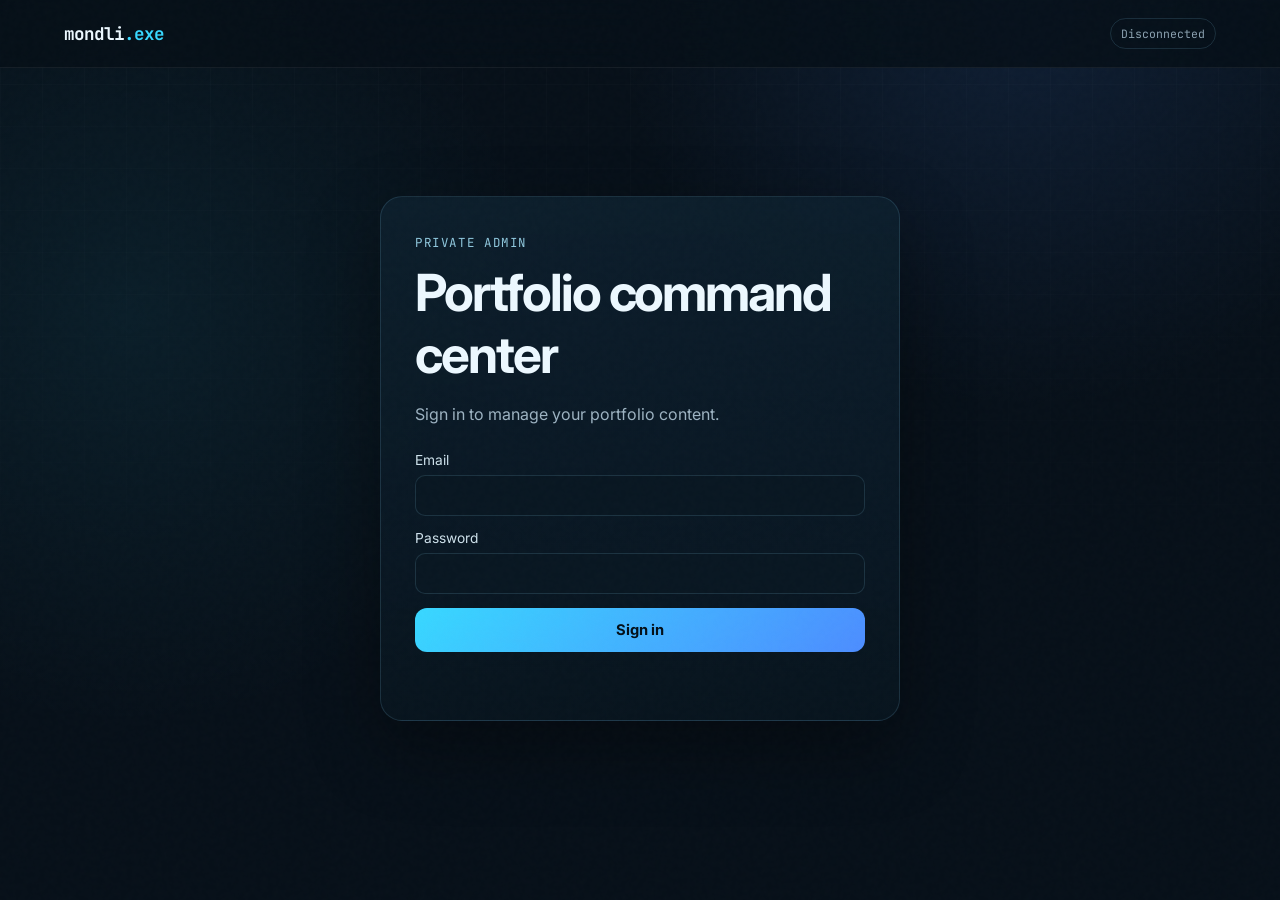
==== commit 3668a72a: "Remove analytics UI and keep CMS-only admin" ====
--- a/admin.html
+++ b/admin.html
@@ -1,13 +1,5 @@
-<!DOCTYPE html><html lang="en"><head><meta charset="UTF-8"><meta name="viewport" content="width=device-width,initial-scale=1"><meta name="robots" content="noindex,nofollow"><title>mondli.exe | Admin</title><link rel="preconnect" href="https://fonts.googleapis.com"><link rel="preconnect" href="https://fonts.gstatic.com" crossorigin><link href="https://fonts.googleapis.com/css2?family=Inter:wght@400;500;600;700;800&family=JetBrains+Mono:wght@400;500;600&display=swap" rel="stylesheet"><link rel="stylesheet" href="styles.css"></head><body class="admin-body"><div class="noise"></div><header class="admin-header"><a href="/" class="brand">mondli<span>.exe</span></a><div class="admin-header-actions"><span id="admin-status" class="admin-status">Disconnected</span><button id="logout-btn" class="admin-ghost-btn" hidden>Sign out</button></div></header><main class="admin-shell"><section id="login-panel" class="admin-login-card"><span class="kicker">Private Admin</span><h1>Portfolio command center</h1><p>Sign in to manage analytics and portfolio content.</p><form id="login-form" class="admin-login-form"><label>Email<input id="email" type="email" autocomplete="email" required></label><label>Password<input id="password" type="password" autocomplete="current-password" required></label><button class="btn primary" type="submit">Sign in</button><p id="login-message" class="admin-message"></p></form></section><section id="dashboard" hidden>
-<div class="admin-tabs"><button class="admin-tab active" data-view="analytics-view">Analytics</button><button class="admin-tab" data-view="content-view">Content CMS</button></div>
-<section id="analytics-view" class="admin-view"><div class="admin-title-row"><div><span class="kicker">Analytics</span><h1>Portfolio command center</h1></div><select id="range-select" class="admin-select"><option value="1">Last 24 hours</option><option value="7" selected>Last 7 days</option><option value="30">Last 30 days</option><option value="3650">All time</option></select></div>
-<div class="admin-metrics"><article><span>Unique visitors</span><strong id="m-visitors">—</strong><small>sessions</small></article><article><span>Page views</span><strong id="m-pageviews">—</strong><small>views</small></article><article><span>Engagement score</span><strong id="m-engagement">—</strong><small>0–100</small></article><article><span>Avg. active time</span><strong id="m-time">—</strong><small>per session</small></article><article><span>Avg. scroll depth</span><strong id="m-scroll">—</strong><small>maximum reached</small></article></div>
-<section class="admin-panel admin-chart-panel"><div class="admin-panel-head"><h2>Traffic trend</h2><span>Page views</span></div><div id="trend-chart" class="admin-bars"></div></section>
-<div class="admin-grid"><section class="admin-panel"><div class="admin-panel-head"><h2>Traffic sources</h2><span>Sessions</span></div><div id="sources" class="admin-list"></div></section><section class="admin-panel"><div class="admin-panel-head"><h2>Project analytics</h2><span>Views · clicks</span></div><div id="projects" class="admin-list"></div></section><section class="admin-panel"><div class="admin-panel-head"><h2>Blog analytics</h2><span>Views · read</span></div><div id="blogs" class="admin-list"></div></section><section class="admin-panel"><div class="admin-panel-head"><h2>Visitor journeys</h2><span>Sessions</span></div><div id="journeys" class="admin-list"></div></section></div>
-<section class="admin-panel admin-recruiter"><div class="admin-panel-head"><h2>Recruiter-interest dashboard</h2><span>High-intent actions</span></div><div class="recruiter-grid"><div><strong id="r-projects">0</strong><span>Project views</span></div><div><strong id="r-github">0</strong><span>GitHub clicks</span></div><div><strong id="r-cv">0</strong><span>CV clicks</span></div><div><strong id="r-linkedin">0</strong><span>LinkedIn clicks</span></div><div><strong id="r-contact">0</strong><span>Contact clicks</span></div></div></section>
-<div class="admin-grid"><section class="admin-panel"><div class="admin-panel-head"><h2>Top pages</h2><span>Views</span></div><div id="top-pages" class="admin-list"></div></section><section class="admin-panel"><div class="admin-panel-head"><h2>Most clicked links</h2><span>Clicks</span></div><div id="clicks" class="admin-list"></div></section></div>
-<section class="admin-panel admin-table-panel"><div class="admin-panel-head"><h2>Recent sessions</h2><span id="session-count"></span></div><div class="admin-table-wrap"><table class="admin-table"><thead><tr><th>Time</th><th>Journey</th><th>Source</th><th>Country</th><th>Device</th><th>Active</th><th>Scroll</th><th>Score</th></tr></thead><tbody id="sessions-body"></tbody></table></div></section></section>
-<section id="content-view" class="admin-view" hidden><div class="admin-title-row"><div><span class="kicker">Lightweight CMS</span><h1>Manage portfolio content</h1></div></div>
+<!DOCTYPE html><html lang="en"><head><meta charset="UTF-8"><meta name="viewport" content="width=device-width,initial-scale=1"><meta name="robots" content="noindex,nofollow"><title>mondli.exe | Admin</title><link rel="preconnect" href="https://fonts.googleapis.com"><link rel="preconnect" href="https://fonts.gstatic.com" crossorigin><link href="https://fonts.googleapis.com/css2?family=Inter:wght@400;500;600;700;800&family=JetBrains+Mono:wght@400;500;600&display=swap" rel="stylesheet"><link rel="stylesheet" href="styles.css"></head><body class="admin-body"><div class="noise"></div><header class="admin-header"><a href="/" class="brand">mondli<span>.exe</span></a><div class="admin-header-actions"><span id="admin-status" class="admin-status">Disconnected</span><button id="logout-btn" class="admin-ghost-btn" hidden>Sign out</button></div></header><main class="admin-shell"><section id="login-panel" class="admin-login-card"><span class="kicker">Private Admin</span><h1>Portfolio command center</h1><p>Sign in to manage your portfolio content.</p><form id="login-form" class="admin-login-form"><label>Email<input id="email" type="email" autocomplete="email" required></label><label>Password<input id="password" type="password" autocomplete="current-password" required></label><button class="btn primary" type="submit">Sign in</button><p id="login-message" class="admin-message"></p></form></section><section id="dashboard" hidden>
+<section id="content-view" class="admin-view"><div class="admin-title-row"><div><span class="kicker">Lightweight CMS</span><h1>Manage portfolio content</h1></div></div>
 <div class="cms-tabs"><button class="cms-tab active" data-type="blogs">Blog Posts</button><button class="cms-tab" data-type="projects">Projects</button><button class="cms-tab" data-type="certifications">Certifications</button><button class="cms-tab" data-type="highlights">Highlights</button><button class="cms-tab" data-type="settings">Site Settings</button></div>
 <div class="cms-layout"><section class="admin-panel"><div class="admin-panel-head"><h2 id="cms-list-title">Blog Posts</h2><button id="cms-new" class="admin-ghost-btn">+ New</button></div><div id="cms-list" class="cms-list"></div></section><section class="admin-panel"><div class="admin-panel-head"><h2 id="cms-editor-title">Editor</h2><span id="cms-state">Select an item</span></div><form id="cms-form" class="cms-form"><div id="cms-fields"></div><div class="cms-actions"><button class="btn primary" type="submit">Save</button><button id="cms-delete" class="admin-ghost-btn danger" type="button" hidden>Delete</button></div><p id="cms-message" class="admin-message"></p></form></section></div>
 </section></section></main><script src="admin.js"></script></body></html>
--- a/styles.css
+++ b/styles.css
@@ -581,3 +581,24 @@
 .recruiter-grid span{font-size:.72rem;color:var(--muted)}
 @media(max-width:900px){.admin-metrics{grid-template-columns:repeat(2,1fr)}.recruiter-grid{grid-template-columns:repeat(2,1fr)}}
 @media(max-width:480px){.admin-metrics,.recruiter-grid{grid-template-columns:1fr}}
+
+
+/* Lightweight CMS */
+.admin-tabs,.cms-tabs{display:flex;gap:10px;flex-wrap:wrap;margin-bottom:22px}
+.admin-tab,.cms-tab{background:rgba(255,255,255,.03);border:1px solid var(--line);color:var(--muted);padding:10px 14px;border-radius:10px;cursor:pointer;font-weight:700}
+.admin-tab.active,.cms-tab.active{background:var(--cyan);color:#051018;border-color:transparent}
+.cms-layout{display:grid;grid-template-columns:minmax(280px,.8fr) minmax(0,1.4fr);gap:14px}
+.cms-list{display:grid;gap:8px}
+.cms-item{width:100%;display:flex;justify-content:space-between;align-items:center;gap:12px;text-align:left;background:rgba(255,255,255,.025);border:1px solid rgba(255,255,255,.05);color:#d8e8ef;border-radius:11px;padding:12px 13px;cursor:pointer}
+.cms-item small{color:#708b9b;font-family:'JetBrains Mono',monospace;font-size:.66rem}
+.cms-item.active,.cms-item:hover{border-color:rgba(56,216,255,.35);background:rgba(56,216,255,.055)}
+.cms-form,.cms-form #cms-fields{display:grid;gap:14px}
+.cms-form label{display:grid;gap:7px;color:#cfe2ec;font-size:.82rem}
+.cms-form input,.cms-form textarea{width:100%;color:var(--text);background:#091722;border:1px solid var(--line);border-radius:10px;padding:11px 12px;outline:none;font:inherit}
+.cms-form textarea{resize:vertical;line-height:1.55}
+.cms-form input:focus,.cms-form textarea:focus{border-color:rgba(56,216,255,.55)}
+.cms-check{display:flex!important;grid-template-columns:auto 1fr!important;align-items:center;gap:9px!important}
+.cms-check input{width:auto}
+.cms-actions{display:flex;gap:10px;align-items:center;margin-top:8px}
+.admin-ghost-btn.danger{color:#ff9b9b;border-color:rgba(255,120,120,.25)}
+@media(max-width:900px){.cms-layout{grid-template-columns:1fr}}
